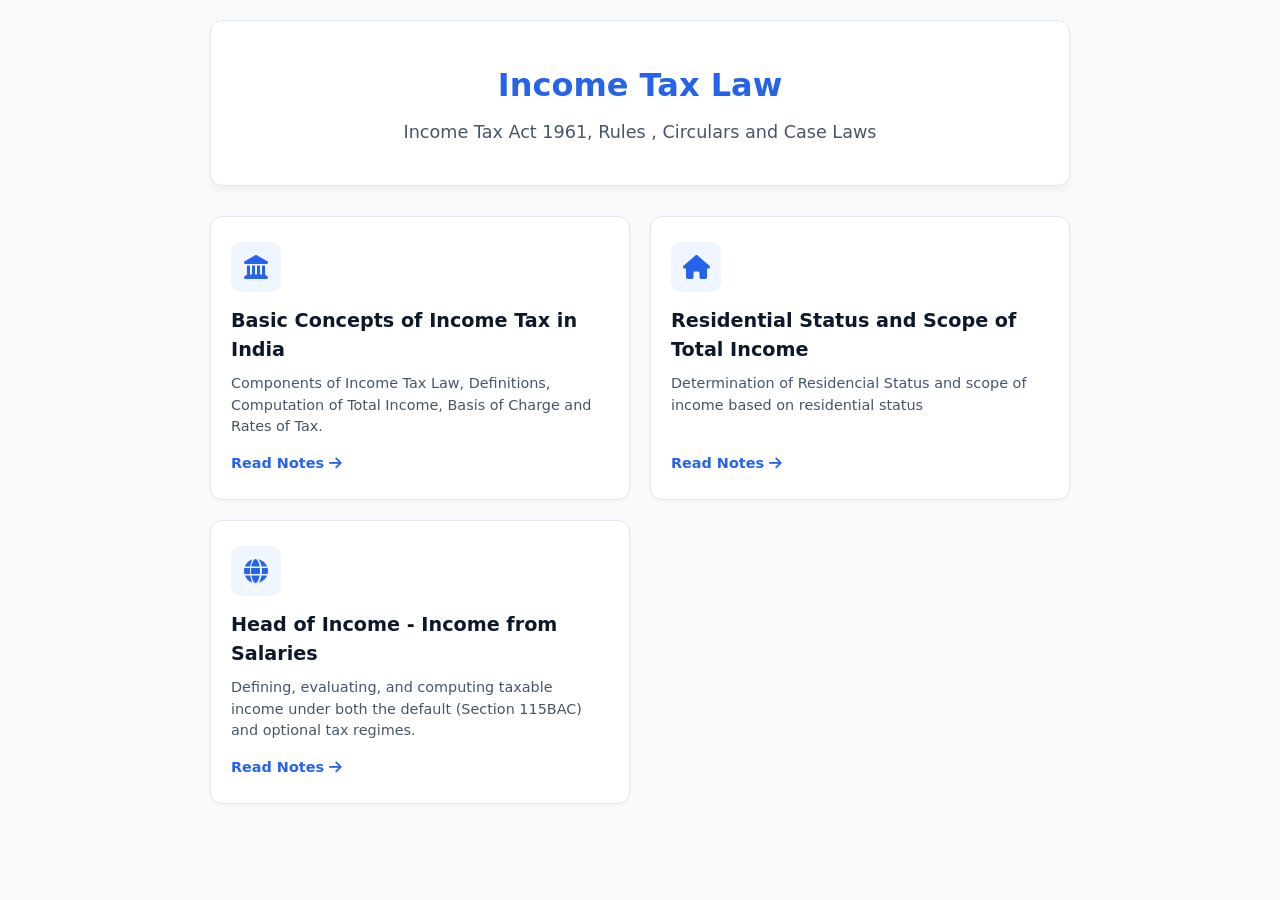
==== IncomeTax/index.html @ 53c085f0 "New Repository - Added with Income Tax Accordian Style Questions and Answers" ====
<!DOCTYPE html>
<html lang="en">

<head>
    <meta charset="UTF-8">
    <meta name="viewport" content="width=device-width, initial-scale=1.0">
    <title>Subject Explorer - Detailed Study</title>
    <link rel="stylesheet" href="https://cdnjs.cloudflare.com/ajax/libs/font-awesome/6.4.0/css/all.min.css">
    <style>
        /* Modern, clean theme matching the accordion UI */
        :root {
            --primary: #2563eb;
            --primary-hover: #1d4ed8;
            --bg-color: #f8fafc;
            --text-dark: #0f172a;
            --text-light: #475569;
            --border: #e2e8f0;
            --card-bg: #ffffff;
        }

        * {
            box-sizing: border-box;
            margin: 0;
            padding: 0;
            font-family: 'Inter', system-ui, sans-serif;
            -webkit-tap-highlight-color: transparent;
        }

        body {
            background-color: var(--bg-color);
            color: var(--text-dark);
            line-height: 1.5;
        }

        .app-container {
            max-width: 900px;
            margin: 0 auto;
            padding: 20px;
        }

        /* Header Section */
        .app-header {
            text-align: center;
            padding: 40px 20px;
            background: var(--card-bg);
            border-radius: 12px;
            box-shadow: 0 4px 6px -1px rgba(0, 0, 0, 0.05);
            margin-bottom: 30px;
            border: 1px solid var(--border);
        }

        .app-header h1 {
            font-size: 2rem;
            color: var(--primary);
            margin-bottom: 10px;
        }

        .app-header p {
            color: var(--text-light);
            font-size: 1.1rem;
            max-width: 600px;
            margin: 0 auto;
        }

        /* Grid Layout for Chapters */
        .chapter-grid {
            display: grid;
            grid-template-columns: repeat(auto-fill, minmax(280px, 1fr));
            gap: 20px;
        }

        /* Chapter Cards */
        .chapter-card {
            background: var(--card-bg);
            border: 1px solid var(--border);
            border-radius: 12px;
            padding: 25px 20px;
            cursor: pointer;
            transition: all 0.2s ease;
            display: flex;
            flex-direction: column;
            align-items: flex-start;
            box-shadow: 0 2px 4px rgba(0, 0, 0, 0.02);
            text-decoration: none;
            /* Reset anchor styling */
            color: inherit;
            /* Reset anchor styling */
        }

        .chapter-card:hover {
            transform: translateY(-3px);
            box-shadow: 0 10px 15px -3px rgba(0, 0, 0, 0.1);
            border-color: var(--primary);
        }

        .icon-wrapper {
            background: #eff6ff;
            color: var(--primary);
            width: 50px;
            height: 50px;
            border-radius: 10px;
            display: flex;
            align-items: center;
            justify-content: center;
            font-size: 1.5rem;
            margin-bottom: 15px;
        }

        .chapter-title {
            font-size: 1.2rem;
            font-weight: 600;
            margin-bottom: 8px;
            color: var(--text-dark);
        }

        .chapter-desc {
            font-size: 0.9rem;
            color: var(--text-light);
            margin-bottom: 15px;
            flex-grow: 1;
        }

        .read-btn {
            color: var(--primary);
            font-weight: 600;
            font-size: 0.9rem;
            display: flex;
            align-items: center;
            gap: 5px;
        }

        .chapter-card:hover .read-btn i {
            transform: translateX(4px);
            transition: transform 0.2s;
        }

        /* Mobile adjustments */
        @media (max-width: 600px) {
            .app-header {
                padding: 30px 15px;
            }

            .app-header h1 {
                font-size: 1.6rem;
            }

            .chapter-grid {
                grid-template-columns: 1fr;
            }
        }
    </style>
</head>

<body>

    <div class="app-container">
        <header class="app-header">
            <h1>Income Tax Law</h1>
            <p>Income Tax Act 1961, Rules , Circulars and Case Laws </p>
        </header>

        <main class="chapter-grid" id="chapter-grid">
        </main>
    </div>

    <script>
        // 1. Define your chapters here
        const chaptersData = [
            {
                id: '01',
                name: 'Basic Concepts of Income Tax in India',
                description: 'Components of Income Tax Law, Definitions, Computation of Total Income, Basis of Charge and Rates of Tax.',
                icon: 'fas fa-landmark'
            },
            {
                id: '02',
                name: 'Residential Status and Scope of Total Income',
                description: 'Determination of Residencial Status and scope of income based on residential status',
                icon: 'fas fa-home'
            },
            {
                id: '03',
                name: 'Head of Income - Income from Salaries',
                description: 'Defining, evaluating, and computing taxable income under both the default (Section 115BAC) and optional tax regimes.',
                icon: 'fas fa-globe'
            }
        ];

        // 2. Function to render the cards
        function renderChapters() {
            const grid = document.getElementById('chapter-grid');
            let html = '';

            chaptersData.forEach(chapter => {
                html += `
                    <a href="accordion_template.html?chap=${chapter.id}" class="chapter-card">
                        <div class="icon-wrapper">
                            <i class="${chapter.icon}"></i>
                        </div>
                        <h2 class="chapter-title">${chapter.name}</h2>
                        <p class="chapter-desc">${chapter.description}</p>
                        <div class="read-btn">
                            Read Notes <i class="fas fa-arrow-right"></i>
                        </div>
                    </a>
                `;
            });

            grid.innerHTML = html;
        }

        // 3. Run on load
        document.addEventListener('DOMContentLoaded', renderChapters);
    </script>
</body>

</html>
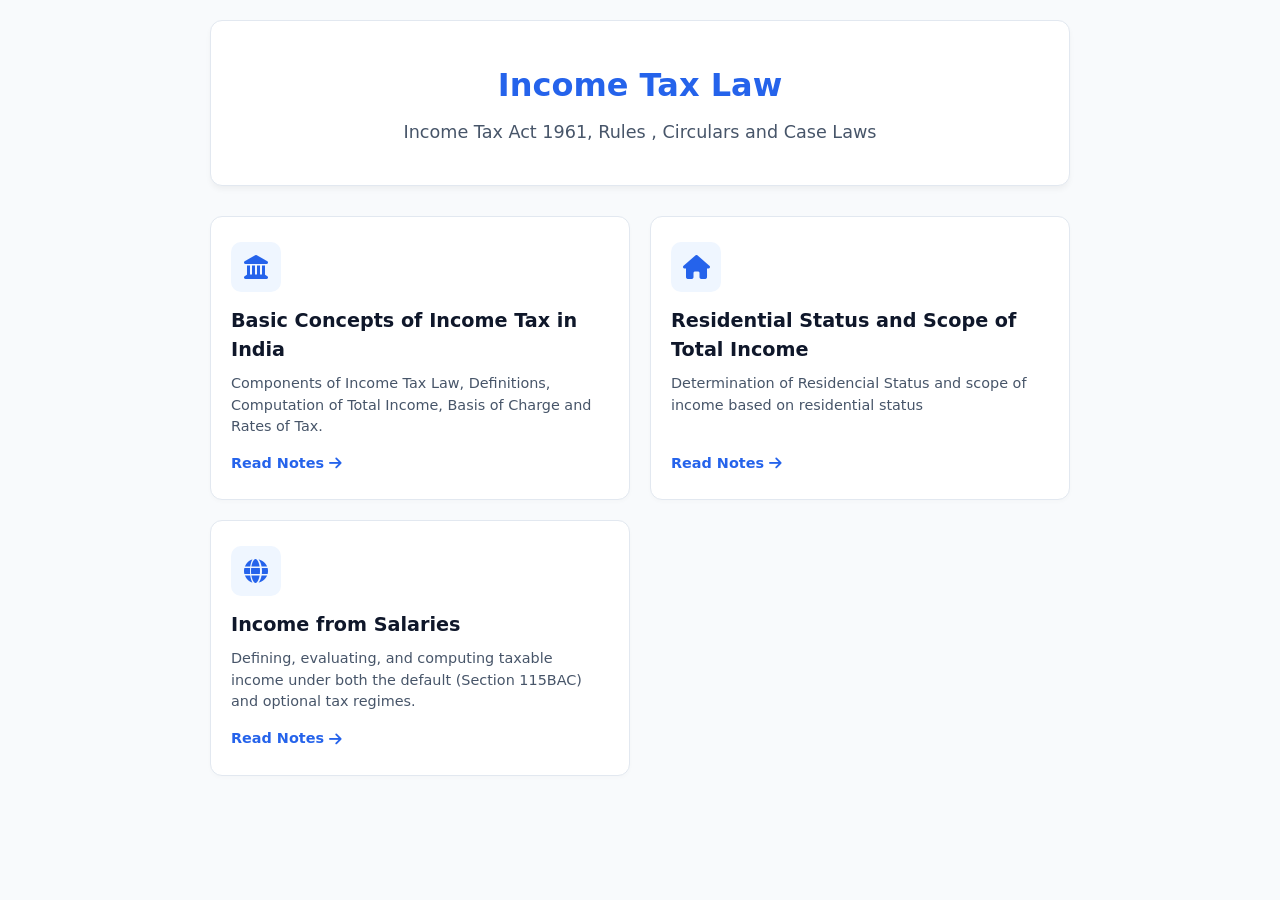
==== commit fce0ceb2: "Add files via upload update to Income Tax index, additions to chapter 1 and new chapter 2" ====
--- a/IncomeTax/index.html
+++ b/IncomeTax/index.html
@@ -180,7 +180,7 @@
             },
             {
                 id: '03',
-                name: 'Head of Income - Income from Salaries',
+                name: 'Income from Salaries',
                 description: 'Defining, evaluating, and computing taxable income under both the default (Section 115BAC) and optional tax regimes.',
                 icon: 'fas fa-globe'
             }
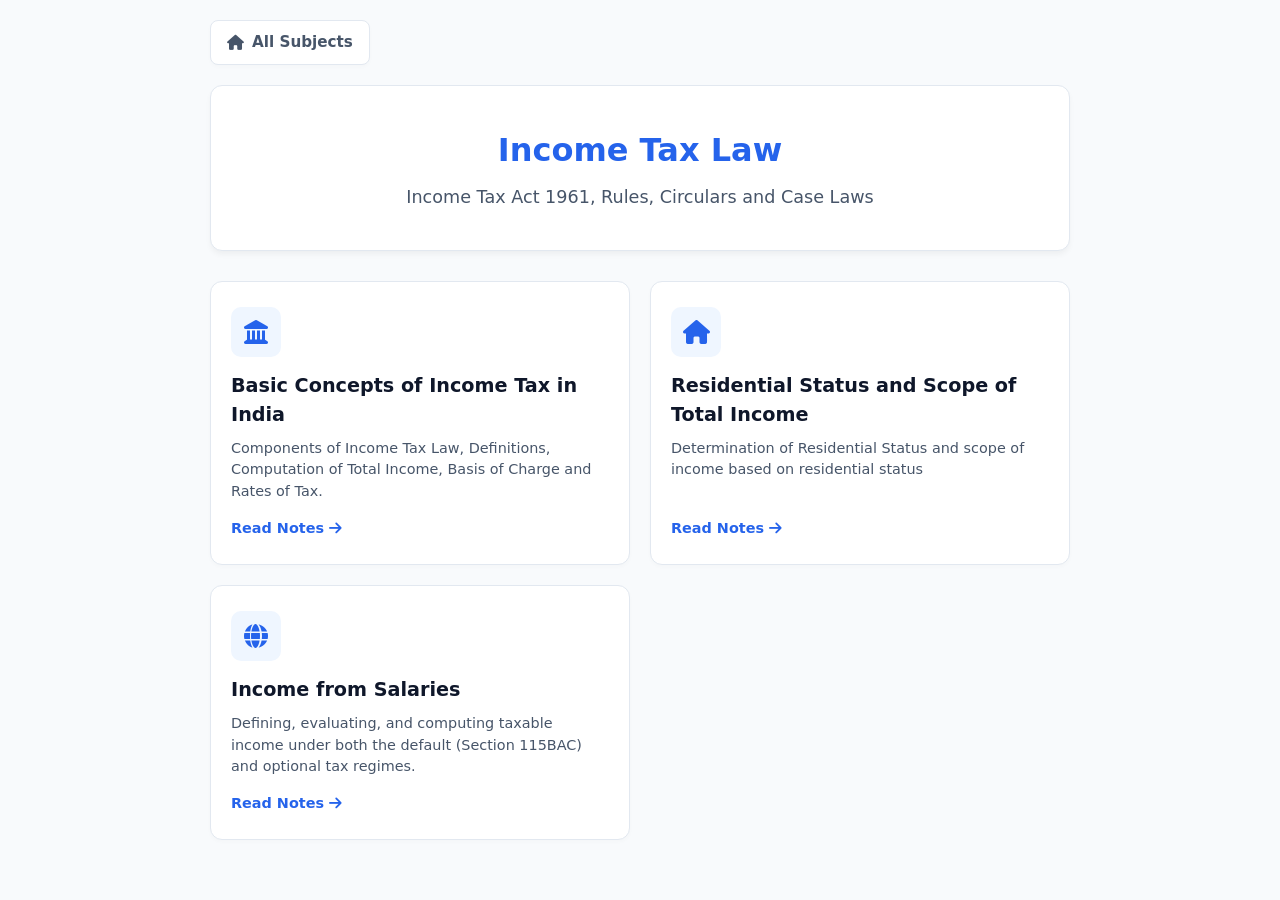
==== commit 948f0135: "Add files via upload updated index to have a backward movement" ====
--- a/IncomeTax/index.html
+++ b/IncomeTax/index.html
@@ -36,6 +36,31 @@
             max-width: 900px;
             margin: 0 auto;
             padding: 20px;
+        }
+
+        /* --- NEW STYLES FOR MASTER HOME BUTTON --- */
+        .master-home-btn {
+            display: inline-flex;
+            align-items: center;
+            gap: 8px;
+            color: var(--text-light);
+            text-decoration: none;
+            font-weight: 600;
+            font-size: 0.95rem;
+            margin-bottom: 20px;
+            padding: 10px 16px;
+            border-radius: 8px;
+            background-color: var(--card-bg);
+            border: 1px solid var(--border);
+            box-shadow: 0 2px 4px rgba(0, 0, 0, 0.02);
+            transition: all 0.2s ease;
+        }
+
+        .master-home-btn:hover {
+            color: var(--primary);
+            border-color: var(--primary);
+            transform: translateY(-2px);
+            box-shadow: 0 4px 6px rgba(0, 0, 0, 0.05);
         }
 
         /* Header Section */
@@ -154,9 +179,14 @@
 <body>
 
     <div class="app-container">
+
+        <a href="../index.html" class="master-home-btn">
+            <i class="fas fa-home"></i> All Subjects
+        </a>
+
         <header class="app-header">
             <h1>Income Tax Law</h1>
-            <p>Income Tax Act 1961, Rules , Circulars and Case Laws </p>
+            <p>Income Tax Act 1961, Rules, Circulars and Case Laws</p>
         </header>
 
         <main class="chapter-grid" id="chapter-grid">
@@ -175,7 +205,7 @@
             {
                 id: '02',
                 name: 'Residential Status and Scope of Total Income',
-                description: 'Determination of Residencial Status and scope of income based on residential status',
+                description: 'Determination of Residential Status and scope of income based on residential status',
                 icon: 'fas fa-home'
             },
             {
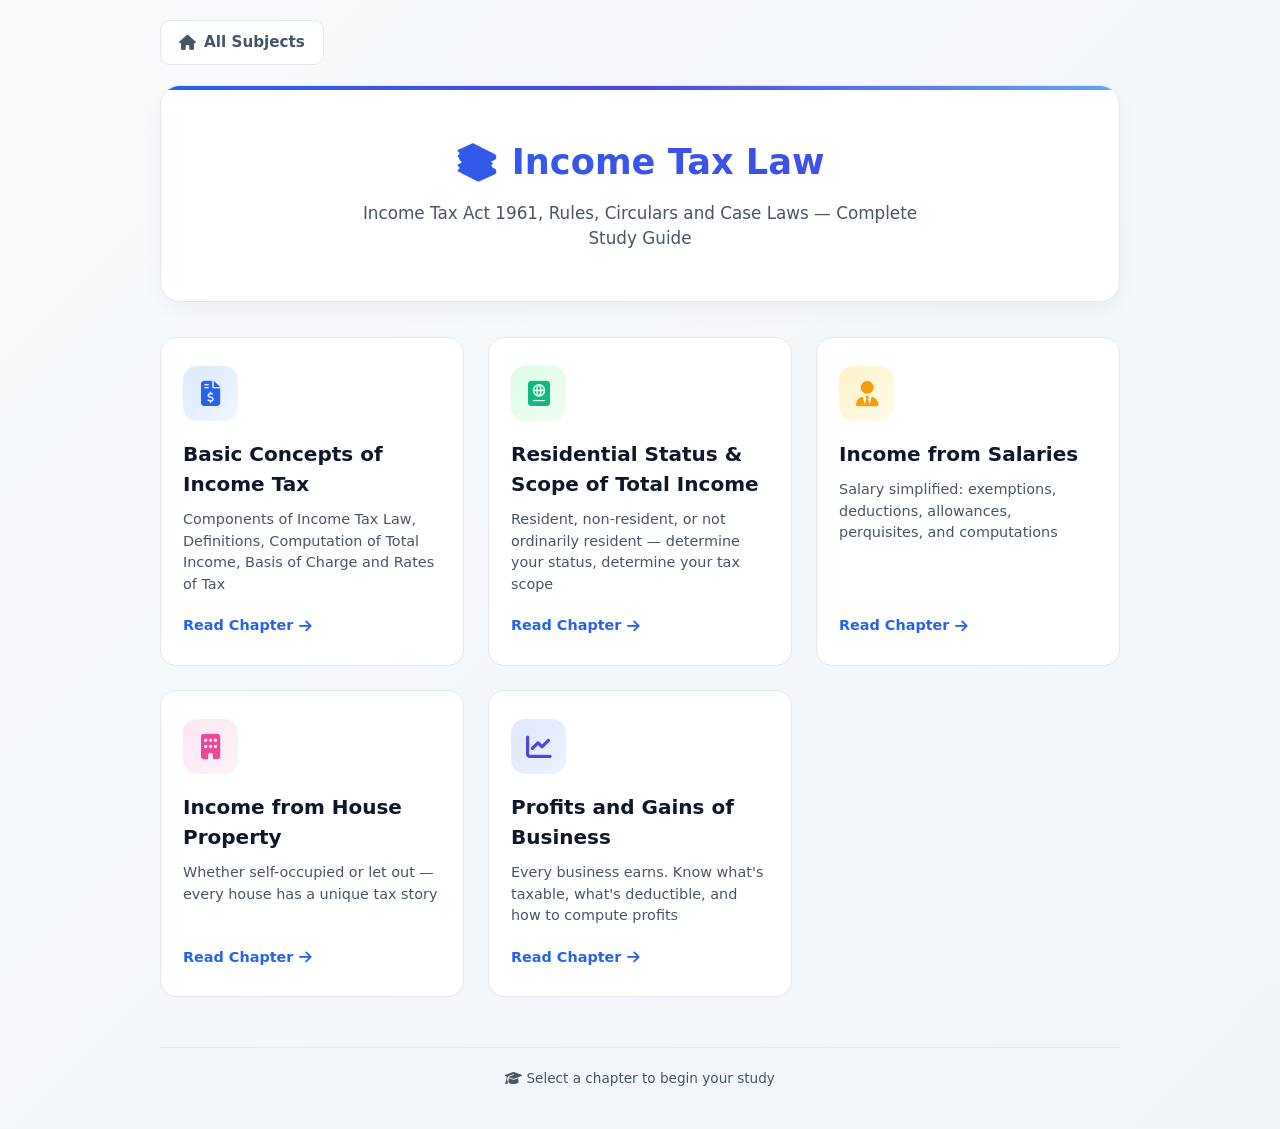
==== commit 7d84c3b9: "Add files via upload design update" ====
--- a/IncomeTax/index.html
+++ b/IncomeTax/index.html
@@ -4,13 +4,14 @@
 <head>
     <meta charset="UTF-8">
     <meta name="viewport" content="width=device-width, initial-scale=1.0">
-    <title>Subject Explorer - Detailed Study</title>
+    <title>Income Tax Law - Chapter Explorer</title>
     <link rel="stylesheet" href="https://cdnjs.cloudflare.com/ajax/libs/font-awesome/6.4.0/css/all.min.css">
     <style>
         /* Modern, clean theme matching the accordion UI */
         :root {
             --primary: #2563eb;
             --primary-hover: #1d4ed8;
+            --primary-light: #60a5fa;
             --bg-color: #f8fafc;
             --text-dark: #0f172a;
             --text-light: #475569;
@@ -27,18 +28,19 @@
         }
 
         body {
-            background-color: var(--bg-color);
+            background: linear-gradient(135deg, var(--bg-color) 0%, #f1f5f9 100%);
             color: var(--text-dark);
             line-height: 1.5;
+            min-height: 100vh;
         }
 
         .app-container {
-            max-width: 900px;
+            max-width: 1000px;
             margin: 0 auto;
             padding: 20px;
         }
 
-        /* --- NEW STYLES FOR MASTER HOME BUTTON --- */
+        /* Master Home Button */
         .master-home-btn {
             display: inline-flex;
             align-items: center;
@@ -48,41 +50,55 @@
             font-weight: 600;
             font-size: 0.95rem;
             margin-bottom: 20px;
-            padding: 10px 16px;
-            border-radius: 8px;
+            padding: 10px 18px;
+            border-radius: 10px;
             background-color: var(--card-bg);
             border: 1px solid var(--border);
-            box-shadow: 0 2px 4px rgba(0, 0, 0, 0.02);
-            transition: all 0.2s ease;
+            transition: all 0.25s ease;
         }
 
         .master-home-btn:hover {
             color: var(--primary);
             border-color: var(--primary);
             transform: translateY(-2px);
-            box-shadow: 0 4px 6px rgba(0, 0, 0, 0.05);
+            box-shadow: 0 6px 12px rgba(37, 99, 235, 0.1);
         }
 
         /* Header Section */
         .app-header {
             text-align: center;
-            padding: 40px 20px;
+            padding: 50px 30px;
             background: var(--card-bg);
-            border-radius: 12px;
-            box-shadow: 0 4px 6px -1px rgba(0, 0, 0, 0.05);
-            margin-bottom: 30px;
+            border-radius: 20px;
+            box-shadow: 0 8px 20px rgba(0, 0, 0, 0.04);
+            margin-bottom: 35px;
             border: 1px solid var(--border);
+            position: relative;
+            overflow: hidden;
+        }
+
+        .app-header::before {
+            content: '';
+            position: absolute;
+            top: 0;
+            left: 0;
+            right: 0;
+            height: 4px;
+            background: linear-gradient(90deg, var(--primary), #4f46e5, var(--primary-light));
         }
 
         .app-header h1 {
-            font-size: 2rem;
-            color: var(--primary);
-            margin-bottom: 10px;
+            font-size: 2.2rem;
+            background: linear-gradient(135deg, var(--primary), #4f46e5);
+            background-clip: text;
+            -webkit-background-clip: text;
+            -webkit-text-fill-color: transparent;
+            margin-bottom: 12px;
         }
 
         .app-header p {
             color: var(--text-light);
-            font-size: 1.1rem;
+            font-size: 1.05rem;
             max-width: 600px;
             margin: 0 auto;
         }
@@ -90,59 +106,85 @@
         /* Grid Layout for Chapters */
         .chapter-grid {
             display: grid;
-            grid-template-columns: repeat(auto-fill, minmax(280px, 1fr));
-            gap: 20px;
+            grid-template-columns: repeat(auto-fill, minmax(300px, 1fr));
+            gap: 24px;
         }
 
         /* Chapter Cards */
         .chapter-card {
             background: var(--card-bg);
             border: 1px solid var(--border);
-            border-radius: 12px;
-            padding: 25px 20px;
+            border-radius: 16px;
+            padding: 28px 22px;
             cursor: pointer;
-            transition: all 0.2s ease;
+            transition: all 0.3s ease;
             display: flex;
             flex-direction: column;
             align-items: flex-start;
-            box-shadow: 0 2px 4px rgba(0, 0, 0, 0.02);
             text-decoration: none;
-            /* Reset anchor styling */
             color: inherit;
-            /* Reset anchor styling */
+            position: relative;
+            overflow: hidden;
+        }
+
+        .chapter-card::before {
+            content: '';
+            position: absolute;
+            top: 0;
+            left: 0;
+            right: 0;
+            height: 3px;
+            background: linear-gradient(90deg, var(--primary), var(--primary-light));
+            opacity: 0;
+            transition: opacity 0.3s ease;
+        }
+
+        .chapter-card:hover::before {
+            opacity: 1;
         }
 
         .chapter-card:hover {
-            transform: translateY(-3px);
-            box-shadow: 0 10px 15px -3px rgba(0, 0, 0, 0.1);
-            border-color: var(--primary);
-        }
+            transform: translateY(-5px);
+            box-shadow: 0 15px 30px rgba(0, 0, 0, 0.1);
+            border-color: var(--primary-light);
+        }
+
+        /* Unique icon colors for each chapter */
+        .chapter-card:nth-child(1) .icon-wrapper { background: linear-gradient(135deg, #dbeafe, #eff6ff); color: #2563eb; }
+        .chapter-card:nth-child(2) .icon-wrapper { background: linear-gradient(135deg, #dcfce7, #f0fdf4); color: #10b981; }
+        .chapter-card:nth-child(3) .icon-wrapper { background: linear-gradient(135deg, #fef3c7, #fffbeb); color: #f59e0b; }
+        .chapter-card:nth-child(4) .icon-wrapper { background: linear-gradient(135deg, #fce7f3, #fdf2f8); color: #ec4899; }
+        .chapter-card:nth-child(5) .icon-wrapper { background: linear-gradient(135deg, #e0e7ff, #eef2ff); color: #4f46e5; }
 
         .icon-wrapper {
-            background: #eff6ff;
-            color: var(--primary);
-            width: 50px;
-            height: 50px;
-            border-radius: 10px;
+            width: 55px;
+            height: 55px;
+            border-radius: 14px;
             display: flex;
             align-items: center;
             justify-content: center;
-            font-size: 1.5rem;
-            margin-bottom: 15px;
+            font-size: 1.6rem;
+            margin-bottom: 18px;
+            transition: transform 0.2s ease;
+        }
+
+        .chapter-card:hover .icon-wrapper {
+            transform: scale(1.05);
         }
 
         .chapter-title {
-            font-size: 1.2rem;
-            font-weight: 600;
-            margin-bottom: 8px;
+            font-size: 1.25rem;
+            font-weight: 700;
+            margin-bottom: 10px;
             color: var(--text-dark);
         }
 
         .chapter-desc {
             font-size: 0.9rem;
             color: var(--text-light);
-            margin-bottom: 15px;
+            margin-bottom: 20px;
             flex-grow: 1;
+            line-height: 1.5;
         }
 
         .read-btn {
@@ -151,18 +193,40 @@
             font-size: 0.9rem;
             display: flex;
             align-items: center;
-            gap: 5px;
+            gap: 6px;
+            transition: gap 0.2s ease;
+        }
+
+        .chapter-card:hover .read-btn {
+            gap: 10px;
+        }
+
+        .read-btn i {
+            transition: transform 0.2s ease;
         }
 
         .chapter-card:hover .read-btn i {
             transform: translateX(4px);
-            transition: transform 0.2s;
+        }
+
+        /* Footer */
+        .footer-note {
+            text-align: center;
+            margin-top: 50px;
+            padding: 20px;
+            color: var(--text-light);
+            font-size: 0.85rem;
+            border-top: 1px solid var(--border);
         }
 
         /* Mobile adjustments */
-        @media (max-width: 600px) {
+        @media (max-width: 640px) {
+            .app-container {
+                padding: 15px;
+            }
+
             .app-header {
-                padding: 30px 15px;
+                padding: 35px 20px;
             }
 
             .app-header h1 {
@@ -171,6 +235,11 @@
 
             .chapter-grid {
                 grid-template-columns: 1fr;
+                gap: 16px;
+            }
+
+            .chapter-card {
+                padding: 22px 18px;
             }
         }
     </style>
@@ -185,38 +254,54 @@
         </a>
 
         <header class="app-header">
-            <h1>Income Tax Law</h1>
-            <p>Income Tax Act 1961, Rules, Circulars and Case Laws</p>
+            <h1>📚 Income Tax Law</h1>
+            <p>Income Tax Act 1961, Rules, Circulars and Case Laws — Complete Study Guide</p>
         </header>
 
         <main class="chapter-grid" id="chapter-grid">
         </main>
+
+        <div class="footer-note">
+            <i class="fas fa-graduation-cap"></i> Select a chapter to begin your study
+        </div>
     </div>
 
     <script>
-        // 1. Define your chapters here
+        // Define chapters with enhanced descriptions
         const chaptersData = [
             {
                 id: '01',
-                name: 'Basic Concepts of Income Tax in India',
-                description: 'Components of Income Tax Law, Definitions, Computation of Total Income, Basis of Charge and Rates of Tax.',
-                icon: 'fas fa-landmark'
+                name: 'Basic Concepts of Income Tax',
+                description: 'Components of Income Tax Law, Definitions, Computation of Total Income, Basis of Charge and Rates of Tax',
+                icon: 'fas fa-file-invoice-dollar'
             },
             {
                 id: '02',
-                name: 'Residential Status and Scope of Total Income',
-                description: 'Determination of Residential Status and scope of income based on residential status',
-                icon: 'fas fa-home'
+                name: 'Residential Status & Scope of Total Income',
+                description: 'Resident, non-resident, or not ordinarily resident — determine your status, determine your tax scope',
+                icon: 'fas fa-passport'
             },
             {
                 id: '03',
                 name: 'Income from Salaries',
-                description: 'Defining, evaluating, and computing taxable income under both the default (Section 115BAC) and optional tax regimes.',
-                icon: 'fas fa-globe'
+                description: 'Salary simplified: exemptions, deductions, allowances, perquisites, and computations',
+                icon: 'fas fa-user-tie'
+            },
+            {
+                id: '04',
+                name: 'Income from House Property',
+                description: 'Whether self-occupied or let out — every house has a unique tax story',
+                icon: 'fas fa-building'
+            },
+            {
+                id: '05',
+                name: 'Profits and Gains of Business',
+                description: 'Every business earns. Know what\'s taxable, what\'s deductible, and how to compute profits',
+                icon: 'fas fa-chart-line'
             }
         ];
 
-        // 2. Function to render the cards
+        // Function to render the cards
         function renderChapters() {
             const grid = document.getElementById('chapter-grid');
             let html = '';
@@ -230,7 +315,7 @@
                         <h2 class="chapter-title">${chapter.name}</h2>
                         <p class="chapter-desc">${chapter.description}</p>
                         <div class="read-btn">
-                            Read Notes <i class="fas fa-arrow-right"></i>
+                            Read Chapter <i class="fas fa-arrow-right"></i>
                         </div>
                     </a>
                 `;
@@ -239,7 +324,7 @@
             grid.innerHTML = html;
         }
 
-        // 3. Run on load
+        // Run on load
         document.addEventListener('DOMContentLoaded', renderChapters);
     </script>
 </body>
